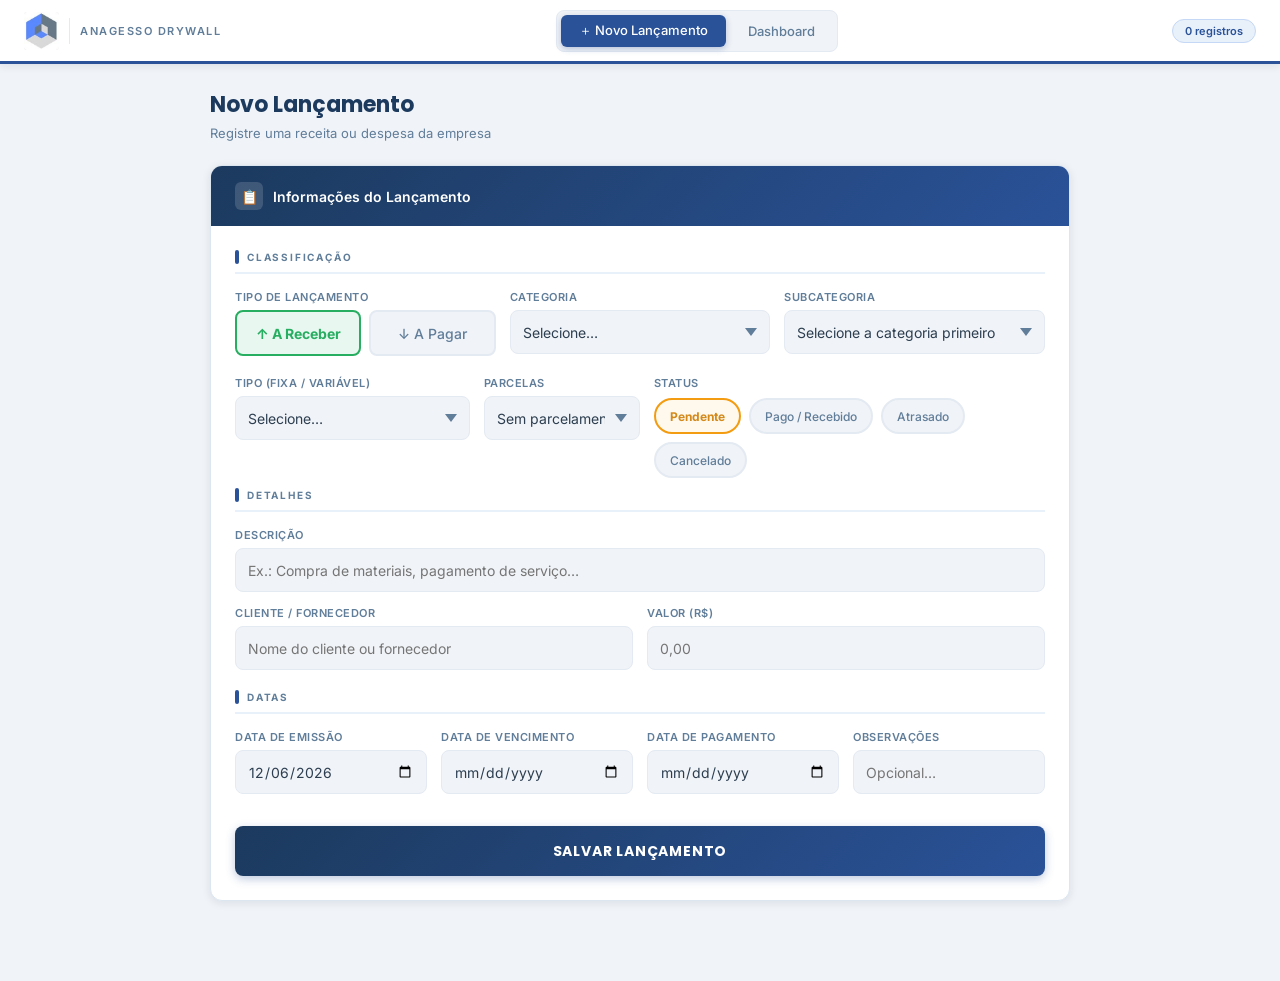
==== financeiro.html @ 9de233f9 "Adiciona tela de login e módulo Financeiro - Login com usuário/senha (credenciais em config.js) prot" ====
<!DOCTYPE html>
<html lang="pt-BR">
<head>
<meta charset="UTF-8">
<meta name="viewport" content="width=device-width, initial-scale=1.0">
<title>ERP Financeiro — Anagesso Drywall</title>
<link href="https://fonts.googleapis.com/css2?family=Inter:wght@400;500;600;700&family=Poppins:wght@700;800&display=swap" rel="stylesheet">
<style>
:root {
  --bd:#1c3a5e;--bm:#2a5298;--bl:#4a7cbf;--bp:#e8f0fa;--bp2:#c5d8f5;
  --st:#607d99;--gd:#2c3e50;--gm:#5d6d7e;--gl:#bdc3c7;
  --gb:#f0f3f7;--gb2:#e4eaf2;--wh:#ffffff;
  --gr:#27ae60;--grl:#e8f8f0;--grb:#27ae60;
  --rd:#c0392b;--rdl:#fdf0ee;--rdb:#e74c3c;
  --yl:#d4891a;--yll:#fef9ec;--ylb:#f39c12;
  --r:8px;--rl:12px;
  --sh:0 2px 8px rgba(28,58,94,.10);--shm:0 4px 16px rgba(28,58,94,.16);
  --nh:64px;
}
*,*::before,*::after{box-sizing:border-box;margin:0;padding:0}
html{scroll-behavior:smooth}
body{font-family:'Inter',sans-serif;background:var(--gb);color:var(--gd);min-height:100vh}

/* HEADER */
header{position:fixed;top:0;left:0;right:0;height:var(--nh);background:var(--wh);border-bottom:3px solid var(--bm);display:flex;align-items:center;justify-content:space-between;padding:0 24px;z-index:500;box-shadow:var(--sh)}
.hlogo{display:flex;align-items:center;gap:10px}
.hlogo img{height:38px;width:auto;display:block}
.hdiv{width:1px;height:26px;background:var(--gb2)}
.hsubt{font-size:11px;font-weight:600;color:var(--st);letter-spacing:1.5px;text-transform:uppercase}
.nav-desktop{display:flex;gap:4px;background:var(--gb);padding:4px;border-radius:var(--r);border:1px solid var(--gb2)}
.nav-btn{padding:7px 18px;border-radius:6px;border:none;background:transparent;color:var(--st);font-family:'Inter',sans-serif;font-size:13px;font-weight:500;cursor:pointer;transition:all .2s;white-space:nowrap}
.nav-btn.ativo{background:var(--bm);color:var(--wh);box-shadow:0 2px 6px rgba(42,82,152,.3)}
.nav-btn:not(.ativo):hover{background:var(--bp);color:var(--bd)}
.nav-right{display:flex;align-items:center;gap:10px}
.rbadge{background:var(--bp);color:var(--bm);border:1px solid var(--bp2);padding:4px 12px;border-radius:20px;font-size:11px;font-weight:600}
.hamburger{display:none;background:none;border:none;cursor:pointer;padding:8px;color:var(--bd);align-items:center;justify-content:center;width:40px;height:40px}

/* MENU MOBILE */
.mobile-menu{display:none;position:fixed;top:var(--nh);left:0;right:0;background:var(--wh);border-bottom:3px solid var(--bm);padding:10px 16px 16px;z-index:490;box-shadow:var(--shm);flex-direction:column;gap:6px}
.mobile-menu.aberto{display:flex}
.mobile-menu .nav-btn{padding:14px 16px;text-align:left;font-size:15px;border-radius:var(--r);display:block;width:100%}
.menu-overlay{display:none;position:fixed;inset:0;background:rgba(0,0,0,.35);z-index:480}
.menu-overlay.aberto{display:block}

/* PÁGINAS */
.pagina{display:none;padding-top:calc(var(--nh) + 24px);min-height:100vh}
.pagina.ativa{display:block}

/* FORM */
.pg-form{max-width:900px;margin:0 auto;padding:0 20px 80px}
.pg-titulo{margin-bottom:24px}
.pg-titulo h1{font-family:'Poppins',sans-serif;font-size:22px;font-weight:700;color:var(--bd);margin-bottom:4px}
.pg-titulo p{font-size:13px;color:var(--st)}
.card{background:var(--wh);border-radius:var(--rl);box-shadow:var(--sh);border:1px solid #dce6f0;overflow:hidden}
.card-topo{background:linear-gradient(135deg,var(--bd),var(--bm));padding:16px 24px;display:flex;align-items:center;gap:10px}
.card-topo h2{font-size:14px;font-weight:600;color:var(--wh)}
.card-ico{width:28px;height:28px;background:rgba(255,255,255,.15);border-radius:6px;display:flex;align-items:center;justify-content:center;font-size:14px}
.card-corpo{padding:24px}
.secao{font-size:10px;font-weight:700;letter-spacing:1.8px;text-transform:uppercase;color:var(--st);margin-bottom:16px;padding-bottom:8px;border-bottom:2px solid var(--bp);display:flex;align-items:center;gap:8px}
.secao::before{content:'';width:4px;height:14px;background:var(--bm);border-radius:2px;flex-shrink:0}
.grade{display:grid;gap:14px;margin-bottom:24px}
.g3{grid-template-columns:repeat(3,1fr)}
.g2{grid-template-columns:repeat(2,1fr)}
.g4{grid-template-columns:repeat(4,1fr)}
.g15{grid-template-columns:1.5fr 1fr 2.5fr}
.c2{grid-column:span 2}.c3{grid-column:span 3}
.campo{display:flex;flex-direction:column;gap:6px}
.campo label{font-size:11px;font-weight:600;color:var(--st);letter-spacing:.5px;text-transform:uppercase}
input,select,textarea{background:var(--gb);border:1.5px solid var(--gb2);border-radius:var(--r);color:var(--gd);font-family:'Inter',sans-serif;font-size:14px;padding:10px 12px;outline:none;transition:border-color .18s,box-shadow .18s;width:100%;-webkit-appearance:none;appearance:none;min-height:44px}
input:focus,select:focus,textarea:focus{border-color:var(--bm);background:var(--wh);box-shadow:0 0 0 3px rgba(42,82,152,.12)}
select{background-image:url("data:image/svg+xml,%3Csvg xmlns='http://www.w3.org/2000/svg' width='12' height='8'%3E%3Cpath d='M0 0l6 8 6-8z' fill='%23607d99'/%3E%3C/svg%3E");background-repeat:no-repeat;background-position:right 12px center;padding-right:34px;cursor:pointer}
textarea{resize:vertical;min-height:72px}

/* TIPO TOGGLE */
.tipo-tog{display:grid;grid-template-columns:1fr 1fr;gap:8px}
.tipo-btn{padding:12px 8px;border-radius:var(--r);border:2px solid var(--gb2);background:var(--gb);color:var(--st);font-family:'Inter',sans-serif;font-size:14px;font-weight:500;cursor:pointer;transition:all .2s;text-align:center;display:flex;align-items:center;justify-content:center;gap:6px;min-height:46px;-webkit-appearance:none}
.tipo-btn:hover{background:var(--bp);border-color:var(--bl)}
.tipo-btn.receber.ativo{background:var(--grl);border-color:var(--grb);color:var(--gr);font-weight:700}
.tipo-btn.pagar.ativo{background:var(--rdl);border-color:var(--rdb);color:var(--rd);font-weight:700}

/* PILLS */
.pills{display:flex;gap:8px;flex-wrap:wrap;padding:2px 0}
.pill{padding:8px 14px;border-radius:20px;border:2px solid var(--gb2);background:var(--gb);color:var(--st);font-family:'Inter',sans-serif;font-size:12px;font-weight:500;cursor:pointer;transition:all .18s;min-height:36px;display:flex;align-items:center;-webkit-appearance:none}
.pill:hover{border-color:var(--bl);background:var(--bp)}
.pill.ativo[data-v="pendente"]{background:var(--yll);border-color:var(--ylb);color:var(--yl);font-weight:700}
.pill.ativo[data-v="pago"]{background:var(--grl);border-color:var(--grb);color:var(--gr);font-weight:700}
.pill.ativo[data-v="atrasado"]{background:var(--rdl);border-color:var(--rdb);color:var(--rd);font-weight:700}
.pill.ativo[data-v="cancelado"]{background:var(--gb2);border-color:var(--gl);color:var(--gm);font-weight:700}

.parc-info{font-size:12px;color:var(--bm);padding:8px 12px;background:var(--bp);border-radius:var(--r);border-left:3px solid var(--bm);display:none;margin-bottom:8px}
.btn-salvar{width:100%;padding:14px;background:linear-gradient(135deg,var(--bd),var(--bm));color:var(--wh);border:none;border-radius:var(--r);font-family:'Poppins',sans-serif;font-size:14px;font-weight:700;letter-spacing:.8px;text-transform:uppercase;cursor:pointer;transition:all .2s;margin-top:8px;box-shadow:0 3px 10px rgba(42,82,152,.3);min-height:50px}
.btn-salvar:hover{box-shadow:0 5px 16px rgba(42,82,152,.45);transform:translateY(-1px)}
.btn-salvar:active{transform:translateY(0)}

/* DASHBOARD */
.pg-dash{padding:0 20px 100px;max-width:1400px;margin:0 auto}
.pg-dash .pg-titulo{padding-top:calc(var(--nh) + 24px);margin-bottom:20px}
.alertas{margin-bottom:20px;display:flex;flex-direction:column;gap:8px}
.alerta{display:flex;align-items:center;gap:12px;padding:12px 16px;border-radius:var(--r);border-left:4px solid;font-size:13px;font-weight:500;box-shadow:var(--sh)}
.alerta.perigo{border-color:var(--rdb);color:var(--rd);background:var(--rdl)}
.alerta.aviso{border-color:var(--ylb);color:var(--yl);background:var(--yll)}
.alerta.info{border-color:var(--bl);color:var(--bm);background:var(--bp)}
.alerta.ok{border-color:var(--grb);color:var(--gr);background:var(--grl)}
.alerta-ico{font-size:18px;flex-shrink:0}
.alerta-txt{flex:1;line-height:1.4}
.alerta-val{font-weight:700;font-size:14px;white-space:nowrap;margin-left:auto}
.filtros-card{background:var(--wh);border-radius:var(--rl);box-shadow:var(--sh);border:1px solid #dce6f0;padding:16px 20px;margin-bottom:20px}
.filtros-tit{font-size:10px;font-weight:700;letter-spacing:1.5px;text-transform:uppercase;color:var(--st);margin-bottom:12px}
.filtros-linha{display:flex;gap:10px;flex-wrap:wrap;align-items:flex-end}
.filtro-g{display:flex;flex-direction:column;gap:4px}
.filtro-lbl{font-size:10px;font-weight:600;color:var(--st);letter-spacing:.5px;text-transform:uppercase}
.filtro-sel{background:var(--gb);border:1.5px solid var(--gb2);border-radius:var(--r);color:var(--gd);font-family:'Inter',sans-serif;font-size:12px;padding:7px 28px 7px 10px;outline:none;cursor:pointer;min-width:130px;height:38px;background-image:url("data:image/svg+xml,%3Csvg xmlns='http://www.w3.org/2000/svg' width='10' height='6'%3E%3Cpath d='M0 0l5 6 5-6z' fill='%23607d99'/%3E%3C/svg%3E");background-repeat:no-repeat;background-position:right 10px center;-webkit-appearance:none;appearance:none}
.filtro-sel:focus{border-color:var(--bm)}
.btn-limpar{padding:7px 14px;background:var(--rdl);border:1.5px solid var(--rdb);border-radius:var(--r);color:var(--rd);font-family:'Inter',sans-serif;font-size:12px;font-weight:600;cursor:pointer;height:38px;transition:all .18s}
.btn-limpar:hover{background:var(--rdb);color:var(--wh)}
.btn-novo{margin-left:auto;padding:7px 18px;background:var(--bm);border:none;border-radius:var(--r);color:var(--wh);font-family:'Inter',sans-serif;font-size:12px;font-weight:700;cursor:pointer;height:38px;box-shadow:0 2px 8px rgba(42,82,152,.25);transition:background .18s}
.btn-novo:hover{background:var(--bd)}
.metricas{display:grid;grid-template-columns:repeat(4,1fr);gap:14px;margin-bottom:20px}
.metrica{background:var(--wh);border-radius:var(--rl);box-shadow:var(--sh);border:1px solid #dce6f0;padding:18px 20px;position:relative;overflow:hidden}
.metrica::before{content:'';position:absolute;top:0;left:0;right:0;height:4px}
.metrica.cgr::before{background:var(--gr)}.metrica.crd::before{background:var(--rdb)}.metrica.cyl::before{background:var(--ylb)}.metrica.cbl::before{background:var(--bm)}
.met-ico{width:38px;height:38px;border-radius:10px;display:flex;align-items:center;justify-content:center;font-size:17px;margin-bottom:10px}
.met-ico.cgr{background:var(--grl)}.met-ico.crd{background:var(--rdl)}.met-ico.cyl{background:var(--yll)}.met-ico.cbl{background:var(--bp)}
.met-lbl{font-size:10px;font-weight:600;color:var(--st);text-transform:uppercase;letter-spacing:.8px;margin-bottom:4px}
.met-val{font-family:'Poppins',sans-serif;font-size:20px;font-weight:700;letter-spacing:-.5px;margin-bottom:3px}
.met-val.cgr{color:var(--gr)}.met-val.crd{color:var(--rd)}.met-val.cyl{color:var(--yl)}.met-val.cbl{color:var(--bm)}
.met-sub{font-size:11px;color:var(--gl)}
.graficos{display:grid;grid-template-columns:1fr 1fr 1fr;gap:14px;margin-bottom:20px}
.grafico-card{background:var(--wh);border-radius:var(--rl);box-shadow:var(--sh);border:1px solid #dce6f0;padding:20px}
.grafico-tit{font-size:11px;font-weight:700;text-transform:uppercase;letter-spacing:1px;color:var(--bd);margin-bottom:14px;padding-bottom:10px;border-bottom:2px solid var(--bp)}
.donut-wrap{display:flex;flex-direction:column;align-items:center;gap:14px}
.donut-svg{width:130px;height:130px}
.donut-leg{width:100%}
.d-item{display:flex;align-items:center;justify-content:space-between;padding:5px 0;border-bottom:1px solid var(--gb2);font-size:11.5px}
.d-item:last-child{border-bottom:none}
.d-dot{width:8px;height:8px;border-radius:2px;flex-shrink:0}
.d-lbl{color:var(--st);flex:1;margin-left:8px;white-space:nowrap;overflow:hidden;text-overflow:ellipsis}
.d-pct{font-weight:700;color:var(--gd)}
.barras{display:flex;flex-direction:column;gap:11px}
.barra-row{display:flex;align-items:center;gap:10px}
.barra-lbl{font-size:11px;color:var(--st);width:95px;flex-shrink:0;overflow:hidden;text-overflow:ellipsis;white-space:nowrap}
.barra-trilho{flex:1;height:7px;background:var(--gb2);border-radius:4px;overflow:hidden}
.barra-fill{height:100%;border-radius:4px;transition:width .6s ease}
.barra-val{font-size:11px;color:var(--gd);font-weight:600;width:70px;text-align:right;flex-shrink:0}
.status-lista{display:flex;flex-direction:column;gap:10px}
.status-item{display:flex;align-items:center;justify-content:space-between;padding:10px 14px;border-radius:var(--r);border:1.5px solid var(--gb2);background:var(--gb)}
.s-esq{display:flex;align-items:center;gap:8px}
.s-dot{width:8px;height:8px;border-radius:50%}
.s-nome{font-size:12px;font-weight:500;color:var(--gd)}
.s-dir{text-align:right}
.s-cnt{font-family:'Poppins',sans-serif;font-size:20px;font-weight:700;line-height:1}
.s-val{font-size:10px;color:var(--st)}
.tabela-card{background:var(--wh);border-radius:var(--rl);box-shadow:var(--sh);border:1px solid #dce6f0;overflow:hidden}
.tabela-topo{padding:14px 20px;display:flex;align-items:center;justify-content:space-between;border-bottom:1px solid var(--gb2);flex-wrap:wrap;gap:8px}
.tabela-titulo{font-size:13px;font-weight:700;color:var(--bd)}
.tabela-contagem{background:var(--bp);color:var(--bm);border:1px solid var(--bp2);padding:3px 10px;border-radius:20px;font-size:11px;font-weight:600}
.tabela-scroll{overflow-x:auto;-webkit-overflow-scrolling:touch}
table{width:100%;border-collapse:collapse;min-width:700px}
thead th{padding:10px 12px;text-align:left;font-size:10px;letter-spacing:1.2px;text-transform:uppercase;color:var(--st);background:var(--gb);border-bottom:1px solid var(--gb2);white-space:nowrap}
tbody tr{border-bottom:1px solid var(--gb2);transition:background .12s}
tbody tr:last-child{border-bottom:none}
tbody tr:hover{background:var(--bp)}
td{padding:10px 12px;font-size:12px;color:var(--st);white-space:nowrap}
.td-desc{max-width:140px;overflow:hidden;text-overflow:ellipsis;color:var(--gd);font-weight:500}
.td-gr{color:var(--gr);font-weight:600}.td-rd{color:var(--rd);font-weight:600}
.badge{display:inline-flex;align-items:center;padding:3px 9px;border-radius:20px;font-size:10.5px;font-weight:600;border:1.5px solid;white-space:nowrap}
.b-receber{background:var(--grl);border-color:var(--grb);color:var(--gr)}
.b-pagar{background:var(--rdl);border-color:var(--rdb);color:var(--rd)}
.b-pendente{background:var(--yll);border-color:var(--ylb);color:var(--yl)}
.b-pago{background:var(--grl);border-color:var(--grb);color:var(--gr)}
.b-atrasado{background:var(--rdl);border-color:var(--rdb);color:var(--rd)}
.b-cancelado{background:var(--gb2);border-color:var(--gl);color:var(--gm)}
.b-fixa{background:var(--bp);border-color:var(--bp2);color:var(--bm)}
.b-variavel{background:#f3eeff;border-color:#c4a8f0;color:#7b3fe4}
.st-sel{border:1.5px solid;border-radius:20px;font-family:'Inter',sans-serif;font-size:10.5px;font-weight:600;padding:3px 24px 3px 9px;cursor:pointer;outline:none;background-image:url("data:image/svg+xml,%3Csvg xmlns='http://www.w3.org/2000/svg' width='8' height='5'%3E%3Cpath d='M0 0l4 5 4-5z' fill='%23607d99'/%3E%3C/svg%3E");background-repeat:no-repeat;background-position:right 6px center;-webkit-appearance:none;appearance:none}
.st-sel.s-pendente{background-color:var(--yll);border-color:var(--ylb);color:var(--yl)}
.st-sel.s-pago{background-color:var(--grl);border-color:var(--grb);color:var(--gr)}
.st-sel.s-atrasado{background-color:var(--rdl);border-color:var(--rdb);color:var(--rd)}
.st-sel.s-cancelado{background-color:var(--gb2);border-color:var(--gl);color:var(--gm)}
.btn-del{background:none;border:1.5px solid var(--gb2);color:var(--st);padding:4px 10px;border-radius:6px;font-size:11px;cursor:pointer;transition:all .18s;font-family:'Inter',sans-serif}
.btn-del:hover{border-color:var(--rdb);color:var(--rd);background:var(--rdl)}
.vazio{padding:50px 20px;text-align:center}
.vazio-ico{font-size:38px;margin-bottom:10px;opacity:.4}
.vazio-txt{font-size:14px;font-weight:600;color:var(--gm);margin-bottom:4px}
.vazio-sub{font-size:12px;color:var(--gl)}
.toast{position:fixed;bottom:24px;right:20px;background:var(--wh);border:1.5px solid var(--grb);color:var(--gd);padding:12px 18px;border-radius:var(--r);font-size:13px;font-weight:500;z-index:9999;transform:translateY(80px);opacity:0;transition:all .3s cubic-bezier(.34,1.56,.64,1);box-shadow:var(--shm);max-width:320px}
.toast.show{transform:translateY(0);opacity:1}
.toast.erro{border-color:var(--rdb)}

/* NAV MOBILE INFERIOR */
.nav-mobile{display:none;position:fixed;bottom:0;left:0;right:0;height:60px;background:var(--wh);border-top:2px solid var(--bm);z-index:500;box-shadow:0 -2px 12px rgba(28,58,94,.12)}
.nav-mobile-btn{flex:1;display:flex;flex-direction:column;align-items:center;justify-content:center;gap:3px;border:none;background:transparent;font-family:'Inter',sans-serif;font-size:11px;font-weight:500;color:var(--st);cursor:pointer;transition:color .15s;padding:6px 0}
.nav-mobile-btn .icone{font-size:20px;line-height:1}
.nav-mobile-btn.ativo{color:var(--bm);font-weight:700}

/* RESPONSIVO */
@media(max-width:1100px){
  .graficos{grid-template-columns:1fr 1fr}
  .graficos .grafico-card:last-child{grid-column:span 2}
  .metricas{grid-template-columns:repeat(2,1fr)}
}
@media(max-width:768px){
  :root{--nh:56px}
  header{padding:0 14px}
  .hsubt,.hdiv{display:none}
  .hlogo img{height:32px}
  .nav-desktop{display:none}
  .hamburger{display:flex}
  .rbadge{display:none}
  .nav-mobile{display:flex}
  .pagina{padding-top:calc(var(--nh) + 14px)}
  .pg-form{padding:0 12px 80px}
  .pg-dash{padding:0 12px 80px}
  .pg-dash .pg-titulo{padding-top:14px}
  .card-corpo{padding:16px}
  .card-topo{padding:14px 16px}
  .grade.g3{grid-template-columns:1fr 1fr}
  .grade.g4{grid-template-columns:1fr 1fr}
  .grade.g15{grid-template-columns:1fr 1fr}
  .grade.g2{grid-template-columns:1fr}
  .c2,.c3{grid-column:span 1}
  .metricas{grid-template-columns:repeat(2,1fr);gap:10px}
  .graficos{grid-template-columns:1fr}
  .graficos .grafico-card:last-child{grid-column:span 1}
  .filtros-linha{flex-direction:column}
  .filtro-sel,.filtro-g{width:100%;min-width:0}
  .btn-limpar,.btn-novo{width:100%;margin-left:0;text-align:center}
  .metrica{padding:14px}
  .met-val{font-size:17px}
  .toast{bottom:70px;right:12px;left:12px;max-width:none}
}
@media(max-width:480px){
  .grade.g3{grid-template-columns:1fr}
  .grade.g4{grid-template-columns:1fr 1fr}
  .grade.g15{grid-template-columns:1fr}
  .metricas{grid-template-columns:1fr 1fr}
  .pill{font-size:11.5px;padding:7px 11px}
}
</style>
</head>
<body>

<header>
  <div class="hlogo">
    <img src="[data-uri]" alt="Anagesso Drywall">
    <div class="hdiv"></div>
    <span class="hsubt">Anagesso Drywall</span>
  </div>
  <div class="nav-desktop">
    <button class="nav-btn ativo" id="nb-form" onclick="irPara('form')">＋ Novo Lançamento</button>
    <button class="nav-btn"       id="nb-dash" onclick="irPara('dash')">Dashboard</button>
  </div>
  <div class="nav-right">
    <span class="rbadge" id="totalCount">0 registros</span>
    <button class="hamburger" id="btnMenu" onclick="toggleMenu()" aria-label="Menu">
      <svg width="24" height="24" viewBox="0 0 24 24" fill="none" stroke="currentColor" stroke-width="2.5" stroke-linecap="round">
        <line x1="3" y1="6"  x2="21" y2="6"/>
        <line x1="3" y1="12" x2="21" y2="12"/>
        <line x1="3" y1="18" x2="21" y2="18"/>
      </svg>
    </button>
  </div>
</header>

<div class="menu-overlay" id="menuOverlay" onclick="fecharMenu()"></div>
<div class="mobile-menu" id="mobileMenu">
  <button class="nav-btn ativo" id="mm-form" onclick="irPara('form')">📋 Novo Lançamento</button>
  <button class="nav-btn"       id="mm-dash" onclick="irPara('dash')">Dashboard</button>
</div>

<!-- FORMULÁRIO -->
<div id="pagina-form" class="pagina ativa">
  <div class="pg-form">
    <div class="pg-titulo">
      <h1>Novo Lançamento</h1>
      <p>Registre uma receita ou despesa da empresa</p>
    </div>
    <div class="card">
      <div class="card-topo"><div class="card-ico">📋</div><h2>Informações do Lançamento</h2></div>
      <div class="card-corpo">

        <div class="secao">Classificação</div>
        <div class="grade g3" style="margin-bottom:20px">
          <div class="campo">
            <label>Tipo de lançamento</label>
            <div class="tipo-tog">
              <button type="button" class="tipo-btn receber ativo" id="btn-rec" onclick="setTipo('receber')">↑ A Receber</button>
              <button type="button" class="tipo-btn pagar"          id="btn-pag" onclick="setTipo('pagar')">↓ A Pagar</button>
            </div>
            <input type="hidden" id="f-tipo" value="receber">
          </div>
          <div class="campo">
            <label>Categoria</label>
            <select id="f-cat" onchange="atualizarSub()">
              <option value="">Selecione…</option>
              <option value="receita">Receita</option>
              <option value="despesa">Despesa</option>
            </select>
          </div>
          <div class="campo">
            <label>Subcategoria</label>
            <select id="f-sub"><option value="">Selecione a categoria primeiro</option></select>
          </div>
        </div>

        <div class="grade g15" style="margin-bottom:8px">
          <div class="campo">
            <label>Tipo (Fixa / Variável)</label>
            <select id="f-tipod">
              <option value="">Selecione…</option>
              <option value="fixa">Fixa</option>
              <option value="variavel">Variável</option>
            </select>
          </div>
          <div class="campo">
            <label>Parcelas</label>
            <select id="f-parc" onchange="previewParc()"></select>
          </div>
          <div class="campo">
            <label>Status</label>
            <div class="pills">
              <button type="button" class="pill ativo" data-v="pendente"  onclick="setStatus(this)">Pendente</button>
              <button type="button" class="pill"       data-v="pago"      onclick="setStatus(this)">Pago / Recebido</button>
              <button type="button" class="pill"       data-v="atrasado"  onclick="setStatus(this)">Atrasado</button>
              <button type="button" class="pill"       data-v="cancelado" onclick="setStatus(this)">Cancelado</button>
            </div>
            <input type="hidden" id="f-status" value="pendente">
          </div>
        </div>
        <div id="parc-preview" class="parc-info" style="margin-bottom:24px"></div>

        <div class="secao">Detalhes</div>
        <div class="grade g2" style="margin-bottom:20px">
          <div class="campo c2">
            <label>Descrição</label>
            <input type="text" id="f-desc" placeholder="Ex.: Compra de materiais, pagamento de serviço…">
          </div>
          <div class="campo">
            <label>Cliente / Fornecedor</label>
            <input type="text" id="f-parc-nome" placeholder="Nome do cliente ou fornecedor">
          </div>
          <div class="campo">
            <label>Valor (R$)</label>
            <input type="number" id="f-valor" placeholder="0,00" step="0.01" min="0" oninput="previewParc()">
          </div>
        </div>

        <div class="secao">Datas</div>
        <div class="grade g4" style="margin-bottom:24px">
          <div class="campo">
            <label>Data de Emissão</label>
            <input type="date" id="f-emissao">
          </div>
          <div class="campo">
            <label>Data de Vencimento</label>
            <input type="date" id="f-venc" oninput="previewParc()">
          </div>
          <div class="campo">
            <label>Data de Pagamento</label>
            <input type="date" id="f-pag">
          </div>
          <div class="campo">
            <label>Observações</label>
            <input type="text" id="f-obs" placeholder="Opcional…">
          </div>
        </div>

        <button type="button" class="btn-salvar" onclick="salvar()">SALVAR LANÇAMENTO</button>
      </div>
    </div>
  </div>
</div>

<!-- DASHBOARD -->
<div id="pagina-dash" class="pagina">
  <div class="pg-dash">
    <div class="pg-titulo">
      <h1>Dashboard Financeiro</h1>
      <p>Visão gerencial de todas as movimentações</p>
    </div>
    <div class="alertas" id="alertas"></div>
    <div class="filtros-card">
      <div class="filtros-tit">🔍 Filtros</div>
      <div class="filtros-linha">
        <div class="filtro-g"><span class="filtro-lbl">Tipo</span>
          <select class="filtro-sel" id="fil-tipo" onchange="renderTabela()">
            <option value="">Todos</option><option value="receber">A Receber</option><option value="pagar">A Pagar</option>
          </select></div>
        <div class="filtro-g"><span class="filtro-lbl">Categoria</span>
          <select class="filtro-sel" id="fil-cat" onchange="renderTabela()">
            <option value="">Todas</option><option value="receita">Receita</option><option value="despesa">Despesa</option>
          </select></div>
        <div class="filtro-g"><span class="filtro-lbl">Status</span>
          <select class="filtro-sel" id="fil-status" onchange="renderTabela()">
            <option value="">Todos</option><option value="pendente">Pendente</option><option value="pago">Pago/Recebido</option><option value="atrasado">Atrasado</option><option value="cancelado">Cancelado</option>
          </select></div>
        <div class="filtro-g"><span class="filtro-lbl">Período</span>
          <select class="filtro-sel" id="fil-per" onchange="renderTabela()">
            <option value="">Todos</option><option value="7">Próx. 7 dias</option><option value="30">Próx. 30 dias</option><option value="mes">Mês atual</option><option value="vencido">Vencidos</option>
          </select></div>
        <button class="btn-limpar" onclick="limparFiltros()">✕ Limpar</button>
        <button class="btn-novo"   onclick="irPara('form')">＋ Novo</button>
      </div>
    </div>
    <div class="metricas">
      <div class="metrica cgr"><div class="met-ico cgr">💰</div><div class="met-lbl">Total a Receber</div><div class="met-val cgr" id="m-rec">R$ 0,00</div><div class="met-sub" id="m-rec-ct">0 lançamentos</div></div>
      <div class="metrica crd"><div class="met-ico crd">💸</div><div class="met-lbl">Total a Pagar</div><div class="met-val crd" id="m-pag">R$ 0,00</div><div class="met-sub" id="m-pag-ct">0 lançamentos</div></div>
      <div class="metrica cyl"><div class="met-ico cyl">⏳</div><div class="met-lbl">Em Aberto / Pendente</div><div class="met-val cyl" id="m-pend">R$ 0,00</div><div class="met-sub" id="m-pend-ct">0 em aberto</div></div>
      <div class="metrica cbl"><div class="met-ico cbl">📈</div><div class="met-lbl">Saldo Líquido</div><div class="met-val cbl" id="m-saldo">R$ 0,00</div><div class="met-sub" id="m-saldo-sub">Receber − Pagar</div></div>
    </div>
    <div class="graficos">
      <div class="grafico-card"><div class="grafico-tit">Despesas por Subcategoria</div>
        <div class="donut-wrap">
          <svg class="donut-svg" viewBox="0 0 100 100" id="donut-svg"><circle cx="50" cy="50" r="38" fill="none" stroke="#e4eaf2" stroke-width="14"/><text x="50" y="54" text-anchor="middle" font-size="7.5" fill="#bdc3c7" font-family="Inter">sem dados</text></svg>
          <div class="donut-leg" id="donut-leg"></div>
        </div></div>
      <div class="grafico-card"><div class="grafico-tit">Ranking de Despesas</div><div class="barras" id="barras-desp"><div style="color:var(--gl);font-size:12px;padding:20px 0;text-align:center">Nenhuma despesa</div></div></div>
      <div class="grafico-card"><div class="grafico-tit">Por Status</div><div class="status-lista" id="status-lista"></div></div>
    </div>
    <div class="tabela-card">
      <div class="tabela-topo"><span class="tabela-titulo">Lançamentos</span><span class="tabela-contagem" id="tab-cnt">0 registros</span></div>
      <div class="tabela-scroll"><div id="tab-wrap"></div></div>
    </div>
  </div>
</div>

<!-- NAV MOBILE INFERIOR -->
<nav class="nav-mobile">
  <button class="nav-mobile-btn ativo" id="nmb-form" onclick="irPara('form')"><span class="icone">📋</span><span>Lançamento</span></button>
  <button class="nav-mobile-btn"       id="nmb-dash" onclick="irPara('dash')"><span class="icone">📊</span><span>Dashboard</span></button>
</nav>

<div class="toast" id="toast"></div>

<script>
const KEY='anagesso_erp_v3';
function carregar(){try{return JSON.parse(localStorage.getItem(KEY))||[];}catch{return [];}}
function salvarDados(d){localStorage.setItem(KEY,JSON.stringify(d));atualizarContador();}
function atualizarContador(){const n=carregar().length;document.getElementById('totalCount').textContent=n+' registro'+(n!==1?'s':'');}

function irPara(p){
  document.querySelectorAll('.pagina').forEach(x=>x.classList.remove('ativa'));
  document.getElementById('pagina-'+p).classList.add('ativa');
  ['nb-form','nb-dash','mm-form','mm-dash','nmb-form','nmb-dash'].forEach(id=>{
    const el=document.getElementById(id);
    if(el) el.classList.toggle('ativo',(id.endsWith('form')&&p==='form')||(id.endsWith('dash')&&p==='dash'));
  });
  if(p==='dash'){autoStatus();renderDash();}
  fecharMenu();
  window.scrollTo(0,0);
}
function toggleMenu(){
  const m=document.getElementById('mobileMenu'),o=document.getElementById('menuOverlay');
  if(m.classList.contains('aberto')){fecharMenu();}else{m.classList.add('aberto');o.classList.add('aberto');}
}
function fecharMenu(){
  document.getElementById('mobileMenu').classList.remove('aberto');
  document.getElementById('menuOverlay').classList.remove('aberto');
}

const SUBS={
  receita:['Venda de Produto','Serviços Prestados'],
  despesa:['Boletos de fornecedor','Aluguel','Água','Energia','Internet','Cheque','Cartão','Financiamento','Combustível','Mão de Obra','Impostos','Outros']
};
function atualizarSub(){
  const cat=document.getElementById('f-cat').value,sel=document.getElementById('f-sub');
  sel.innerHTML='';
  if(!cat){sel.innerHTML='<option value="">Selecione a categoria primeiro</option>';return;}
  sel.innerHTML='<option value="">Selecione…</option>';
  SUBS[cat].forEach(s=>{const o=document.createElement('option');o.value=s;o.textContent=s;sel.appendChild(o);});
}

(function(){
  const sel=document.getElementById('f-parc');
  sel.innerHTML='<option value="1">Sem parcelamento (1×)</option>';
  for(let i=2;i<=72;i++){const o=document.createElement('option');o.value=i;o.textContent=i+'×';sel.appendChild(o);}
})();

function addMeses(ds,m){const d=new Date(ds+'T00:00:00'),dia=d.getDate();d.setMonth(d.getMonth()+m);if(d.getDate()!==dia)d.setDate(0);return d.toISOString().split('T')[0];}

function previewParc(){
  const n=parseInt(document.getElementById('f-parc').value)||1;
  const v=parseFloat(document.getElementById('f-valor').value)||0;
  const vc=document.getElementById('f-venc').value;
  const el=document.getElementById('parc-preview');
  if(n<=1){el.style.display='none';return;}
  let t=`📦 Serão criados <strong>${n} lançamentos</strong>`;
  if(v>0)t+=` de <strong>${fmtR(v)}</strong> cada — total: <strong>${fmtR(v*n)}</strong>`;
  if(vc)t+=` — de <strong>${fmtD(vc)}</strong> a <strong>${fmtD(addMeses(vc,n-1))}</strong>`;
  el.innerHTML=t+'.';el.style.display='block';
}

function setTipo(t){
  document.getElementById('f-tipo').value=t;
  document.getElementById('btn-rec').classList.toggle('ativo',t==='receber');
  document.getElementById('btn-pag').classList.toggle('ativo',t==='pagar');
  document.getElementById('f-cat').value=t==='receber'?'receita':'despesa';
  atualizarSub();
}
function setStatus(btn){
  document.querySelectorAll('.pill').forEach(p=>p.classList.remove('ativo'));
  btn.classList.add('ativo');
  document.getElementById('f-status').value=btn.dataset.v;
}

function salvar(){
  const tipo    =document.getElementById('f-tipo').value;
  const cat     =document.getElementById('f-cat').value;
  const sub     =document.getElementById('f-sub').value;
  const tipod   =document.getElementById('f-tipod').value;
  const parcN   =parseInt(document.getElementById('f-parc').value)||1;
  const desc    =document.getElementById('f-desc').value.trim();
  const parceiro=document.getElementById('f-parc-nome').value.trim();
  const valor   =parseFloat(document.getElementById('f-valor').value);
  const emissao =document.getElementById('f-emissao').value;
  const venc    =document.getElementById('f-venc').value;
  const pag     =document.getElementById('f-pag').value;
  const obs     =document.getElementById('f-obs').value.trim();
  const status  =document.getElementById('f-status').value;

  if(!cat)             return toast('⚠️ Selecione a categoria.',true);
  if(!sub)             return toast('⚠️ Selecione a subcategoria.',true);
  if(!desc)            return toast('⚠️ Informe a descrição.',true);
  if(!valor||valor<=0) return toast('⚠️ Informe um valor válido.',true);
  if(!emissao)         return toast('⚠️ Informe a data de emissão.',true);

  const dados=carregar();
  for(let i=0;i<parcN;i++){
    dados.unshift({id:Date.now()+i,tipo,cat,sub,tipod,desc,parceiro,valor,status,obs,emissao,pag,
      venc:venc?addMeses(venc,i):'',parcela:parcN>1?`${i+1}/${parcN}`:''});
  }
  salvarDados(dados);
  toast('✅ '+(parcN>1?parcN+' lançamentos salvos!':'Lançamento salvo com sucesso!'));
  resetForm();
}

function resetForm(){
  ['f-desc','f-parc-nome','f-valor','f-emissao','f-venc','f-pag','f-obs'].forEach(id=>document.getElementById(id).value='');
  document.getElementById('f-tipod').value='';
  document.getElementById('f-parc').value='1';
  document.getElementById('parc-preview').style.display='none';
  setTipo('receber');
  document.querySelectorAll('.pill').forEach(p=>p.classList.remove('ativo'));
  const pp=document.querySelector('.pill[data-v="pendente"]');
  if(pp)pp.classList.add('ativo');
  document.getElementById('f-status').value='pendente';
  document.getElementById('f-emissao').value=hoje();
}

function autoStatus(){
  const dados=carregar();const now=new Date();now.setHours(0,0,0,0);let ch=false;
  dados.forEach(x=>{
    if(!x.venc||['pago','cancelado'].includes(x.status))return;
    const dv=new Date(x.venc+'T00:00:00');
    if(dv<now&&x.status!=='atrasado'){x.status='atrasado';ch=true;}
    else if(dv>=now&&x.status==='atrasado'){x.status='pendente';ch=true;}
  });
  if(ch)salvarDados(dados);
}

function hoje(){return new Date().toISOString().split('T')[0];}
function fmtR(v){return 'R$ '+(v||0).toLocaleString('pt-BR',{minimumFractionDigits:2,maximumFractionDigits:2});}
function fmtD(d){if(!d)return '—';const[y,m,dd]=d.split('-');return dd+'/'+m+'/'+y;}

let toastTimer;
function toast(msg,err=false){
  const el=document.getElementById('toast');
  el.textContent=msg;el.className='toast show'+(err?' erro':'');
  clearTimeout(toastTimer);toastTimer=setTimeout(()=>el.className='toast',3500);
}

function renderDash(){
  const dados=carregar();
  renderAlertas(dados);
  const rec=dados.filter(x=>x.tipo==='receber'),pag=dados.filter(x=>x.tipo==='pagar');
  const pend=dados.filter(x=>['pendente','atrasado'].includes(x.status));
  const totR=rec.reduce((a,x)=>a+(x.valor||0),0),totP=pag.reduce((a,x)=>a+(x.valor||0),0);
  const totPend=pend.reduce((a,x)=>a+(x.valor||0),0),saldo=totR-totP;
  document.getElementById('m-rec').textContent=fmtR(totR);
  document.getElementById('m-rec-ct').textContent=rec.length+' lançamento'+(rec.length!==1?'s':'');
  document.getElementById('m-pag').textContent=fmtR(totP);
  document.getElementById('m-pag-ct').textContent=pag.length+' lançamento'+(pag.length!==1?'s':'');
  document.getElementById('m-pend').textContent=fmtR(totPend);
  document.getElementById('m-pend-ct').textContent=pend.length+' em aberto';
  document.getElementById('m-saldo').textContent=fmtR(Math.abs(saldo));
  document.getElementById('m-saldo').style.color=saldo>=0?'var(--gr)':'var(--rd)';
  document.getElementById('m-saldo-sub').textContent=saldo>=0?'↑ Resultado positivo':'↓ Resultado negativo';
  renderDonut(dados);renderBarras(dados);renderStatusLista(dados);renderTabela();
}

const CORES=['#2a5298','#27ae60','#e74c3c','#d4891a','#7b3fe4','#16a085','#e67e22','#8e44ad','#2980b9'];

function renderDonut(dados){
  const svg=document.getElementById('donut-svg'),leg=document.getElementById('donut-leg');
  const g={};dados.filter(x=>x.cat==='despesa').forEach(x=>{if(x.sub)g[x.sub]=(g[x.sub]||0)+(x.valor||0);});
  const ent=Object.entries(g).sort((a,b)=>b[1]-a[1]),tot=ent.reduce((s,[,v])=>s+v,0);
  if(!ent.length){svg.innerHTML='<circle cx="50" cy="50" r="38" fill="none" stroke="#e4eaf2" stroke-width="14"/><text x="50" y="54" text-anchor="middle" font-size="7.5" fill="#bdc3c7" font-family="Inter">sem dados</text>';leg.innerHTML='';return;}
  const r=38,cx=50,cy=50;let start=-Math.PI/2,paths='<circle cx="50" cy="50" r="38" fill="none" stroke="#e4eaf2" stroke-width="14"/>';
  ent.forEach(([,val],i)=>{
    const frac=val/tot,ang=frac*2*Math.PI,end=start+ang;
    const x1=cx+r*Math.cos(start),y1=cy+r*Math.sin(start),x2=cx+r*Math.cos(end),y2=cy+r*Math.sin(end);
    const lg=ang>Math.PI?1:0,c=CORES[i%CORES.length];
    if(frac<1)paths+=`<path d="M ${cx} ${cy} L ${x1} ${y1} A ${r} ${r} 0 ${lg} 1 ${x2} ${y2} Z" fill="${c}" opacity=".88"/>`;
    else paths+=`<circle cx="${cx}" cy="${cy}" r="${r}" fill="${c}" opacity=".88"/>`;
    start=end;
  });
  paths+=`<circle cx="50" cy="50" r="26" fill="#fff"/><text x="50" y="47" text-anchor="middle" font-size="6" fill="#9aa0b0" font-family="Inter">TOTAL</text>`;
  const vs=tot>=1000?(tot/1000).toFixed(1)+'k':fmtR(tot).replace('R$ ','');
  paths+=`<text x="50" y="57" text-anchor="middle" font-size="8" fill="#1c3a5e" font-family="Poppins" font-weight="700">${vs}</text>`;
  svg.innerHTML=paths;
  leg.innerHTML=ent.slice(0,5).map(([lbl,val],i)=>`<div class="d-item"><div class="d-dot" style="background:${CORES[i%CORES.length]}"></div><span class="d-lbl">${lbl}</span><span class="d-pct">${Math.round(val/tot*100)}%</span></div>`).join('');
}

function renderBarras(dados){
  const el=document.getElementById('barras-desp');
  const g={};dados.filter(x=>x.cat==='despesa').forEach(x=>{if(x.sub)g[x.sub]=(g[x.sub]||0)+(x.valor||0);});
  const ent=Object.entries(g).sort((a,b)=>b[1]-a[1]).slice(0,6),max=ent[0]?.[1]||1;
  if(!ent.length){el.innerHTML='<div style="color:var(--gl);font-size:12px;padding:20px 0;text-align:center">Nenhuma despesa</div>';return;}
  el.innerHTML=ent.map(([lbl,val],i)=>`<div class="barra-row"><span class="barra-lbl">${lbl}</span><div class="barra-trilho"><div class="barra-fill" style="width:${(val/max*100).toFixed(1)}%;background:${CORES[i%CORES.length]}"></div></div><span class="barra-val">${fmtR(val)}</span></div>`).join('');
}

function renderStatusLista(dados){
  const el=document.getElementById('status-lista');
  const sts=[{k:'pendente',n:'Pendente',c:'var(--yl)'},{k:'pago',n:'Pago/Recebido',c:'var(--gr)'},{k:'atrasado',n:'Atrasado',c:'var(--rd)'},{k:'cancelado',n:'Cancelado',c:'var(--gl)'}];
  el.innerHTML=sts.map(s=>{const it=dados.filter(x=>x.status===s.k),tot=it.reduce((a,x)=>a+(x.valor||0),0);
    return`<div class="status-item"><div class="s-esq"><div class="s-dot" style="background:${s.c}"></div><span class="s-nome">${s.n}</span></div><div class="s-dir"><div class="s-cnt" style="color:${s.c}">${it.length}</div><div class="s-val">${fmtR(tot)}</div></div></div>`;}).join('');
}

function renderAlertas(dados){
  const el=document.getElementById('alertas');el.innerHTML='';
  const now=new Date();now.setHours(0,0,0,0);
  const d7=new Date(now);d7.setDate(d7.getDate()+7);
  const d30=new Date(now);d30.setDate(d30.getDate()+30);
  const venc=dados.filter(x=>x.venc&&!['pago','cancelado'].includes(x.status)&&new Date(x.venc+'T00:00:00')<now);
  const p7=dados.filter(x=>x.venc&&!['pago','cancelado'].includes(x.status)&&new Date(x.venc+'T00:00:00')>=now&&new Date(x.venc+'T00:00:00')<=d7);
  const p30=dados.filter(x=>x.venc&&!['pago','cancelado'].includes(x.status)&&new Date(x.venc+'T00:00:00')>d7&&new Date(x.venc+'T00:00:00')<=d30);
  const als=[];
  if(venc.length)als.push({cls:'perigo',ico:'🚨',txt:`<strong>${venc.length} lançamento${venc.length>1?'s':''} vencido${venc.length>1?'s':''}</strong> em atraso`,val:fmtR(venc.reduce((a,x)=>a+(x.valor||0),0))});
  if(p7.length)als.push({cls:'aviso',ico:'⚠️',txt:`<strong>${p7.length} lançamento${p7.length>1?'s':''}</strong> a vencer nos próximos 7 dias`,val:fmtR(p7.reduce((a,x)=>a+(x.valor||0),0))});
  if(p30.length)als.push({cls:'info',ico:'📅',txt:`<strong>${p30.length} lançamento${p30.length>1?'s':''}</strong> vence${p30.length>1?'m':''} em até 30 dias`,val:fmtR(p30.reduce((a,x)=>a+(x.valor||0),0))});
  if(!als.length&&dados.length>0)als.push({cls:'ok',ico:'✅',txt:'Tudo em dia! Nenhum vencimento pendente nos próximos 30 dias.',val:''});
  el.innerHTML=als.map(a=>`<div class="alerta ${a.cls}"><span class="alerta-ico">${a.ico}</span><span class="alerta-txt">${a.txt}</span>${a.val?`<span class="alerta-val">${a.val}</span>`:''}</div>`).join('');
}

function limparFiltros(){['fil-tipo','fil-cat','fil-status','fil-per'].forEach(id=>document.getElementById(id).value='');renderTabela();}

function renderTabela(){
  const fT=document.getElementById('fil-tipo')?.value||'';
  const fC=document.getElementById('fil-cat')?.value||'';
  const fS=document.getElementById('fil-status')?.value||'';
  const fP=document.getElementById('fil-per')?.value||'';
  const now=new Date();now.setHours(0,0,0,0);
  let dados=carregar();
  if(fT)dados=dados.filter(x=>x.tipo===fT);
  if(fC)dados=dados.filter(x=>x.cat===fC);
  if(fS)dados=dados.filter(x=>x.status===fS);
  if(fP)dados=dados.filter(x=>{
    if(!x.venc)return false;const d=new Date(x.venc+'T00:00:00');
    if(fP==='vencido')return d<now&&!['pago','cancelado'].includes(x.status);
    if(fP==='mes')return d.getMonth()===now.getMonth()&&d.getFullYear()===now.getFullYear();
    const dn=new Date(now);dn.setDate(dn.getDate()+parseInt(fP));return d>=now&&d<=dn;
  });
  document.getElementById('tab-cnt').textContent=dados.length+' registro'+(dados.length!==1?'s':'');
  const wrap=document.getElementById('tab-wrap');
  if(!dados.length){wrap.innerHTML='<div class="vazio"><div class="vazio-ico">📭</div><div class="vazio-txt">Nenhum lançamento encontrado</div><div class="vazio-sub">Ajuste os filtros ou adicione um novo lançamento</div></div>';return;}
  const stOpts=[['pendente','Pendente'],['pago','Pago/Recebido'],['atrasado','Atrasado'],['cancelado','Cancelado']];
  wrap.innerHTML=`<table><thead><tr><th>Tipo</th><th>Descrição</th><th>Parceiro</th><th>Subcategoria</th><th>Tipo Desp.</th><th>Parcela</th><th>Emissão</th><th>Vencimento</th><th>Pagamento</th><th>Valor</th><th>Status</th><th></th></tr></thead><tbody>${dados.map(x=>{
    const av=x.venc&&new Date(x.venc+'T00:00:00')<now&&!['pago','cancelado'].includes(x.status);
    return`<tr><td><span class="badge b-${x.tipo}">${x.tipo==='receber'?'↑ Receber':'↓ Pagar'}</span></td><td class="td-desc" title="${x.desc||''}">${x.desc||'—'}</td><td>${x.parceiro||'—'}</td><td style="font-size:11px;color:var(--st)">${x.sub||'—'}</td><td>${x.tipod?`<span class="badge b-${x.tipod}">${x.tipod}</span>`:'—'}</td><td style="font-size:11px">${x.parcela||'—'}</td><td>${fmtD(x.emissao)}</td><td style="color:${av?'var(--rd)':'inherit'};font-weight:${av?600:400}">${fmtD(x.venc)}</td><td>${fmtD(x.pag)}</td><td class="${x.tipo==='receber'?'td-gr':'td-rd'}">${fmtR(x.valor)}</td><td><select class="st-sel s-${x.status}" onchange="mudarStatus(${x.id},this.value)">${stOpts.map(([v,l])=>`<option value="${v}"${v===x.status?' selected':''}>${l}</option>`).join('')}</select></td><td><button class="btn-del" onclick="excluir(${x.id})">✕</button></td></tr>`;
  }).join('')}</tbody></table>`;
}

function mudarStatus(id,novo){const dados=carregar(),item=dados.find(x=>x.id===id);if(item){item.status=novo;salvarDados(dados);renderDash();}}
function excluir(id){if(!confirm('Remover este lançamento?'))return;salvarDados(carregar().filter(x=>x.id!==id));renderDash();toast('Lançamento removido.');}

atualizarContador();autoStatus();
document.getElementById('f-emissao').value=hoje();
</script>
</body>
</html>
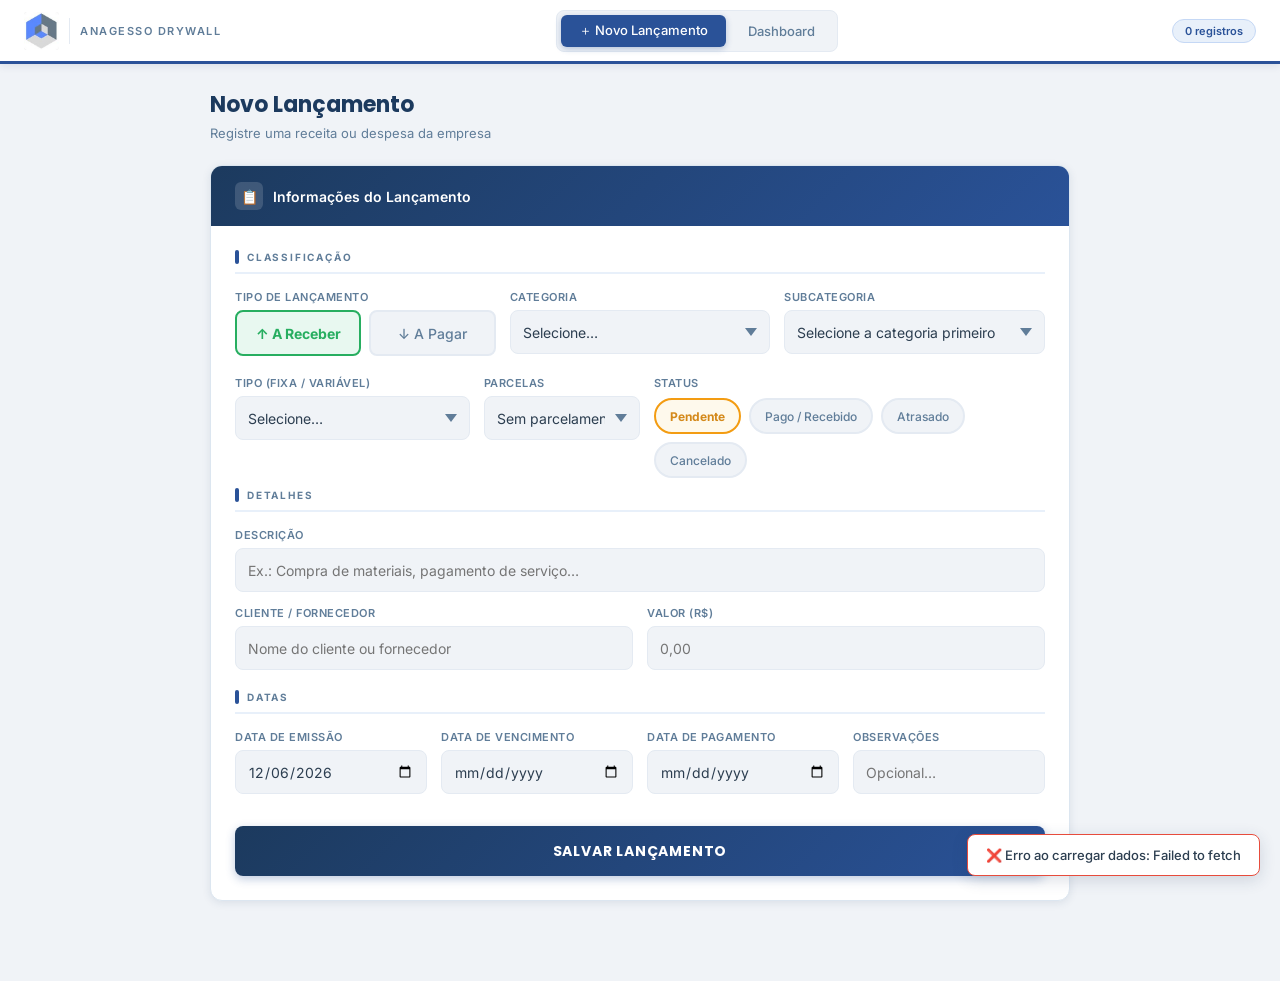
==== commit e5bbb177: "Financeiro: integração completa com backend Google Sheets - Api embutida no financeiro.html (auto-su" ====
--- a/financeiro.html
+++ b/financeiro.html
@@ -179,6 +179,15 @@
 .st-sel.s-cancelado{background-color:var(--gb2);border-color:var(--gl);color:var(--gm)}
 .btn-del{background:none;border:1.5px solid var(--gb2);color:var(--st);padding:4px 10px;border-radius:6px;font-size:11px;cursor:pointer;transition:all .18s;font-family:'Inter',sans-serif}
 .btn-del:hover{border-color:var(--rdb);color:var(--rd);background:var(--rdl)}
+.btn-edit{background:none;border:1.5px solid var(--gb2);color:var(--bm);padding:4px 10px;border-radius:6px;font-size:11px;cursor:pointer;transition:all .18s;font-family:'Inter',sans-serif;margin-right:4px}
+.btn-edit:hover{border-color:var(--bm);background:var(--bp)}
+.form-editing .card-topo{background:linear-gradient(135deg,#1a5c3a,#27ae60)!important}
+.form-editing .btn-salvar{background:linear-gradient(135deg,#1a5c3a,#27ae60)!important}
+/* LOADING OVERLAY */
+#fin-loading{display:none;position:fixed;inset:0;background:rgba(240,243,247,.82);z-index:9998;align-items:center;justify-content:center;flex-direction:column;gap:14px;backdrop-filter:blur(2px)}
+.fin-spin{width:40px;height:40px;border:4px solid var(--bp2);border-top-color:var(--bm);border-radius:50%;animation:finspin .7s linear infinite}
+@keyframes finspin{to{transform:rotate(360deg)}}
+.fin-load-txt{font-size:13px;font-weight:600;color:var(--bm);letter-spacing:.3px}
 .vazio{padding:50px 20px;text-align:center}
 .vazio-ico{font-size:38px;margin-bottom:10px;opacity:.4}
 .vazio-txt{font-size:14px;font-weight:600;color:var(--gm);margin-bottom:4px}
@@ -272,13 +281,14 @@
 <div id="pagina-form" class="pagina ativa">
   <div class="pg-form">
     <div class="pg-titulo">
-      <h1>Novo Lançamento</h1>
-      <p>Registre uma receita ou despesa da empresa</p>
+      <h1 id="form-titulo">Novo Lançamento</h1>
+      <p id="form-subtitulo">Registre uma receita ou despesa da empresa</p>
     </div>
-    <div class="card">
-      <div class="card-topo"><div class="card-ico">📋</div><h2>Informações do Lançamento</h2></div>
+    <div class="card" id="form-card">
+      <div class="card-topo"><div class="card-ico" id="form-ico">📋</div><h2 id="form-card-titulo">Informações do Lançamento</h2></div>
       <div class="card-corpo">
 
+        <input type="hidden" id="f-id" value="">
         <div class="secao">Classificação</div>
         <div class="grade g3" style="margin-bottom:20px">
           <div class="campo">
@@ -365,7 +375,8 @@
           </div>
         </div>
 
-        <button type="button" class="btn-salvar" onclick="salvar()">SALVAR LANÇAMENTO</button>
+        <button type="button" class="btn-salvar" id="btn-salvar" onclick="salvar()">SALVAR LANÇAMENTO</button>
+        <button type="button" id="btn-cancelar-edicao" style="display:none;width:100%;margin-top:8px;padding:11px;background:var(--gb);border:1.5px solid var(--gb2);border-radius:var(--r);font-family:Inter,sans-serif;font-size:13px;font-weight:600;color:var(--st);cursor:pointer" onclick="cancelarEdicao()">✕ Cancelar edição</button>
       </div>
     </div>
   </div>
@@ -430,30 +441,81 @@
   <button class="nav-mobile-btn"       id="nmb-dash" onclick="irPara('dash')"><span class="icone">📊</span><span>Dashboard</span></button>
 </nav>
 
+<div id="fin-loading"><div class="fin-spin"></div><span class="fin-load-txt">Carregando…</span></div>
 <div class="toast" id="toast"></div>
 
 <script>
-const KEY='anagesso_erp_v3';
-function carregar(){try{return JSON.parse(localStorage.getItem(KEY))||[];}catch{return [];}}
-function salvarDados(d){localStorage.setItem(KEY,JSON.stringify(d));atualizarContador();}
-function atualizarContador(){const n=carregar().length;document.getElementById('totalCount').textContent=n+' registro'+(n!==1?'s':'');}
-
-function irPara(p){
-  document.querySelectorAll('.pagina').forEach(x=>x.classList.remove('ativa'));
-  document.getElementById('pagina-'+p).classList.add('ativa');
-  ['nb-form','nb-dash','mm-form','mm-dash','nmb-form','nmb-dash'].forEach(id=>{
-    const el=document.getElementById(id);
-    if(el) el.classList.toggle('ativo',(id.endsWith('form')&&p==='form')||(id.endsWith('dash')&&p==='dash'));
+// ── API auto-contida (não depende do frame pai) ───────────────
+const API_URL = 'https://script.google.com/macros/s/AKfycbwmNSDkQNru0hnSLIb24AhMnovlBxzY7OBEMk-26sYVmq9pmGwSwTct3ieXnMUpzp4O4w/exec';
+
+const Api = {
+  async call(action, params = {}) {
+    const url = new URL(API_URL);
+    url.searchParams.set('action', action);
+    Object.entries(params).forEach(([k, v]) => url.searchParams.set(k, typeof v === 'object' ? JSON.stringify(v) : v));
+    const res = await fetch(url.toString());
+    if (!res.ok) throw new Error('HTTP ' + res.status);
+    const json = await res.json();
+    if (json.error) throw new Error(json.error);
+    return json.data;
+  },
+  async post(action, body = {}) {
+    const res = await fetch(API_URL, {
+      method: 'POST',
+      headers: { 'Content-Type': 'text/plain' },
+      body: JSON.stringify({ action, ...body }),
+    });
+    if (!res.ok) throw new Error('HTTP ' + res.status);
+    const json = await res.json();
+    if (json.error) throw new Error(json.error);
+    return json.data;
+  },
+  getFinanceiro:    (filtros = {}) => Api.call('getFinanceiro', filtros),
+  saveFinanceiro:   (data)         => Api.post('saveFinanceiro', data),
+  deleteFinanceiro: (id)           => Api.post('deleteFinanceiro', { id }),
+};
+
+// ── Cache local ───────────────────────────────────────────────
+let _cache = [];
+
+// ── Loading ───────────────────────────────────────────────────
+function showLoad(v){ document.getElementById('fin-loading').style.display = v ? 'flex' : 'none'; }
+
+// ── Contador ──────────────────────────────────────────────────
+function atualizarContador(dados){
+  const n = (dados || _cache).length;
+  document.getElementById('totalCount').textContent = n + ' registro' + (n !== 1 ? 's' : '');
+}
+
+// ── Navegação ─────────────────────────────────────────────────
+async function irPara(p) {
+  document.querySelectorAll('.pagina').forEach(x => x.classList.remove('ativa'));
+  document.getElementById('pagina-' + p).classList.add('ativa');
+  ['nb-form','nb-dash','mm-form','mm-dash','nmb-form','nmb-dash'].forEach(id => {
+    const el = document.getElementById(id);
+    if (el) el.classList.toggle('ativo',
+      (id.endsWith('form') && p === 'form') || (id.endsWith('dash') && p === 'dash'));
   });
-  if(p==='dash'){autoStatus();renderDash();}
   fecharMenu();
-  window.scrollTo(0,0);
-}
-function toggleMenu(){
-  const m=document.getElementById('mobileMenu'),o=document.getElementById('menuOverlay');
-  if(m.classList.contains('aberto')){fecharMenu();}else{m.classList.add('aberto');o.classList.add('aberto');}
-}
-function fecharMenu(){
+  window.scrollTo(0, 0);
+  if (p === 'dash') {
+    showLoad(true);
+    try {
+      _cache = await Api.getFinanceiro();
+      autoStatus();
+      renderDash();
+    } catch(e) {
+      toast('❌ Erro ao carregar: ' + e.message, true);
+    } finally {
+      showLoad(false);
+    }
+  }
+}
+function toggleMenu() {
+  const m = document.getElementById('mobileMenu'), o = document.getElementById('menuOverlay');
+  m.classList.contains('aberto') ? fecharMenu() : (m.classList.add('aberto'), o.classList.add('aberto'));
+}
+function fecharMenu() {
   document.getElementById('mobileMenu').classList.remove('aberto');
   document.getElementById('menuOverlay').classList.remove('aberto');
 }
@@ -503,7 +565,8 @@
   document.getElementById('f-status').value=btn.dataset.v;
 }
 
-function salvar(){
+async function salvar(){
+  const editId  =document.getElementById('f-id').value;
   const tipo    =document.getElementById('f-tipo').value;
   const cat     =document.getElementById('f-cat').value;
   const sub     =document.getElementById('f-sub').value;
@@ -524,18 +587,77 @@
   if(!valor||valor<=0) return toast('⚠️ Informe um valor válido.',true);
   if(!emissao)         return toast('⚠️ Informe a data de emissão.',true);
 
-  const dados=carregar();
-  for(let i=0;i<parcN;i++){
-    dados.unshift({id:Date.now()+i,tipo,cat,sub,tipod,desc,parceiro,valor,status,obs,emissao,pag,
-      venc:venc?addMeses(venc,i):'',parcela:parcN>1?`${i+1}/${parcN}`:''});
+  const btn=document.getElementById('btn-salvar');
+  btn.disabled=true; btn.textContent='Salvando…';
+
+  try {
+    if(editId){
+      await Api.saveFinanceiro({id:editId,tipo,cat,sub,tipod,desc,parceiro,valor,status,obs,emissao,venc,pag,parcela:''});
+      toast('✅ Lançamento atualizado com sucesso!');
+    } else {
+      for(let i=0;i<parcN;i++){
+        await Api.saveFinanceiro({tipo,cat,sub,tipod,desc,parceiro,valor,status,obs,emissao,pag,
+          venc:venc?addMeses(venc,i):'',parcela:parcN>1?`${i+1}/${parcN}`:''});
+      }
+      toast('✅ '+(parcN>1?parcN+' lançamentos salvos!':'Lançamento salvo com sucesso!'));
+    }
+    resetForm();
+    irPara('dash');
+  } catch(e) {
+    toast('❌ Erro ao salvar: '+e.message, true);
+  } finally {
+    btn.disabled=false;
+    btn.textContent=editId?'SALVAR ALTERAÇÕES':'SALVAR LANÇAMENTO';
   }
-  salvarDados(dados);
-  toast('✅ '+(parcN>1?parcN+' lançamentos salvos!':'Lançamento salvo com sucesso!'));
+}
+
+function editar(id){
+  const item=_cache.find(x=>String(x.id)===String(id));
+  if(!item)return;
+
+  // Preenche campos
+  document.getElementById('f-id').value=item.id;
+  setTipo(item.tipo||'receber');
+  document.getElementById('f-cat').value=item.cat||'';
+  atualizarSub();
+  document.getElementById('f-sub').value=item.sub||'';
+  document.getElementById('f-tipod').value=item.tipod||'';
+  document.getElementById('f-parc').value=1;
+  document.getElementById('parc-preview').style.display='none';
+  document.getElementById('f-desc').value=item.desc||'';
+  document.getElementById('f-parc-nome').value=item.parceiro||'';
+  document.getElementById('f-valor').value=item.valor||'';
+  document.getElementById('f-emissao').value=item.emissao||'';
+  document.getElementById('f-venc').value=item.venc||'';
+  document.getElementById('f-pag').value=item.pag||'';
+  document.getElementById('f-obs').value=item.obs||'';
+
+  // Status pills
+  document.querySelectorAll('.pill').forEach(p=>p.classList.remove('ativo'));
+  const pill=document.querySelector(`.pill[data-v="${item.status}"]`);
+  if(pill)pill.classList.add('ativo');
+  document.getElementById('f-status').value=item.status||'pendente';
+
+  // Atualiza visual do formulário para modo edição
+  document.getElementById('form-titulo').textContent='Editar Lançamento';
+  document.getElementById('form-subtitulo').textContent='Altere os dados e clique em Salvar';
+  document.getElementById('form-ico').textContent='✏️';
+  document.getElementById('form-card-titulo').textContent='Editando Lançamento';
+  document.getElementById('form-card').classList.add('form-editing');
+  document.getElementById('btn-salvar').textContent='SALVAR ALTERAÇÕES';
+  document.getElementById('btn-cancelar-edicao').style.display='block';
+
+  irPara('form');
+  window.scrollTo(0,0);
+}
+
+function cancelarEdicao(){
   resetForm();
+  irPara('dash');
 }
 
 function resetForm(){
-  ['f-desc','f-parc-nome','f-valor','f-emissao','f-venc','f-pag','f-obs'].forEach(id=>document.getElementById(id).value='');
+  ['f-id','f-desc','f-parc-nome','f-valor','f-emissao','f-venc','f-pag','f-obs'].forEach(id=>document.getElementById(id).value='');
   document.getElementById('f-tipod').value='';
   document.getElementById('f-parc').value='1';
   document.getElementById('parc-preview').style.display='none';
@@ -545,17 +667,24 @@
   if(pp)pp.classList.add('ativo');
   document.getElementById('f-status').value='pendente';
   document.getElementById('f-emissao').value=hoje();
+  // Restaura visual do formulário para modo criação
+  document.getElementById('form-titulo').textContent='Novo Lançamento';
+  document.getElementById('form-subtitulo').textContent='Registre uma receita ou despesa da empresa';
+  document.getElementById('form-ico').textContent='📋';
+  document.getElementById('form-card-titulo').textContent='Informações do Lançamento';
+  document.getElementById('form-card').classList.remove('form-editing');
+  document.getElementById('btn-salvar').textContent='SALVAR LANÇAMENTO';
+  document.getElementById('btn-cancelar-edicao').style.display='none';
 }
 
 function autoStatus(){
-  const dados=carregar();const now=new Date();now.setHours(0,0,0,0);let ch=false;
-  dados.forEach(x=>{
+  const now=new Date();now.setHours(0,0,0,0);
+  _cache.forEach(x=>{
     if(!x.venc||['pago','cancelado'].includes(x.status))return;
     const dv=new Date(x.venc+'T00:00:00');
-    if(dv<now&&x.status!=='atrasado'){x.status='atrasado';ch=true;}
-    else if(dv>=now&&x.status==='atrasado'){x.status='pendente';ch=true;}
+    const ns=dv<now?'atrasado':'pendente';
+    if(ns!==x.status){x.status=ns;Api.saveFinanceiro({...x}).catch(()=>{});}
   });
-  if(ch)salvarDados(dados);
 }
 
 function hoje(){return new Date().toISOString().split('T')[0];}
@@ -570,7 +699,7 @@
 }
 
 function renderDash(){
-  const dados=carregar();
+  const dados=_cache;
   renderAlertas(dados);
   const rec=dados.filter(x=>x.tipo==='receber'),pag=dados.filter(x=>x.tipo==='pagar');
   const pend=dados.filter(x=>['pendente','atrasado'].includes(x.status));
@@ -650,7 +779,7 @@
   const fS=document.getElementById('fil-status')?.value||'';
   const fP=document.getElementById('fil-per')?.value||'';
   const now=new Date();now.setHours(0,0,0,0);
-  let dados=carregar();
+  let dados=_cache.slice();
   if(fT)dados=dados.filter(x=>x.tipo===fT);
   if(fC)dados=dados.filter(x=>x.cat===fC);
   if(fS)dados=dados.filter(x=>x.status===fS);
@@ -666,15 +795,38 @@
   const stOpts=[['pendente','Pendente'],['pago','Pago/Recebido'],['atrasado','Atrasado'],['cancelado','Cancelado']];
   wrap.innerHTML=`<table><thead><tr><th>Tipo</th><th>Descrição</th><th>Parceiro</th><th>Subcategoria</th><th>Tipo Desp.</th><th>Parcela</th><th>Emissão</th><th>Vencimento</th><th>Pagamento</th><th>Valor</th><th>Status</th><th></th></tr></thead><tbody>${dados.map(x=>{
     const av=x.venc&&new Date(x.venc+'T00:00:00')<now&&!['pago','cancelado'].includes(x.status);
-    return`<tr><td><span class="badge b-${x.tipo}">${x.tipo==='receber'?'↑ Receber':'↓ Pagar'}</span></td><td class="td-desc" title="${x.desc||''}">${x.desc||'—'}</td><td>${x.parceiro||'—'}</td><td style="font-size:11px;color:var(--st)">${x.sub||'—'}</td><td>${x.tipod?`<span class="badge b-${x.tipod}">${x.tipod}</span>`:'—'}</td><td style="font-size:11px">${x.parcela||'—'}</td><td>${fmtD(x.emissao)}</td><td style="color:${av?'var(--rd)':'inherit'};font-weight:${av?600:400}">${fmtD(x.venc)}</td><td>${fmtD(x.pag)}</td><td class="${x.tipo==='receber'?'td-gr':'td-rd'}">${fmtR(x.valor)}</td><td><select class="st-sel s-${x.status}" onchange="mudarStatus(${x.id},this.value)">${stOpts.map(([v,l])=>`<option value="${v}"${v===x.status?' selected':''}>${l}</option>`).join('')}</select></td><td><button class="btn-del" onclick="excluir(${x.id})">✕</button></td></tr>`;
+    return`<tr><td><span class="badge b-${x.tipo}">${x.tipo==='receber'?'↑ Receber':'↓ Pagar'}</span></td><td class="td-desc" title="${x.desc||''}">${x.desc||'—'}</td><td>${x.parceiro||'—'}</td><td style="font-size:11px;color:var(--st)">${x.sub||'—'}</td><td>${x.tipod?`<span class="badge b-${x.tipod}">${x.tipod}</span>`:'—'}</td><td style="font-size:11px">${x.parcela||'—'}</td><td>${fmtD(x.emissao)}</td><td style="color:${av?'var(--rd)':'inherit'};font-weight:${av?600:400}">${fmtD(x.venc)}</td><td>${fmtD(x.pag)}</td><td class="${x.tipo==='receber'?'td-gr':'td-rd'}">${fmtR(x.valor)}</td><td><select class="st-sel s-${x.status}" onchange="mudarStatus(${x.id},this.value)">${stOpts.map(([v,l])=>`<option value="${v}"${v===x.status?' selected':''}>${l}</option>`).join('')}</select></td><td style="white-space:nowrap"><button class="btn-edit" onclick="editar(${x.id})" title="Editar">✎</button><button class="btn-del" onclick="excluir(${x.id})" title="Excluir">✕</button></td></tr>`;
   }).join('')}</tbody></table>`;
 }
 
-function mudarStatus(id,novo){const dados=carregar(),item=dados.find(x=>x.id===id);if(item){item.status=novo;salvarDados(dados);renderDash();}}
-function excluir(id){if(!confirm('Remover este lançamento?'))return;salvarDados(carregar().filter(x=>x.id!==id));renderDash();toast('Lançamento removido.');}
-
-atualizarContador();autoStatus();
+async function mudarStatus(id,novo){
+  const item=_cache.find(x=>String(x.id)===String(id));
+  if(!item)return;
+  const prev=item.status;
+  item.status=novo;
+  renderDash();
+  try{ await Api.saveFinanceiro({...item}); }
+  catch(e){ item.status=prev; renderDash(); toast('❌ Erro: '+e.message,true); }
+}
+
+async function excluir(id){
+  if(!confirm('Remover este lançamento?'))return;
+  try{
+    await Api.deleteFinanceiro(id);
+    _cache=_cache.filter(x=>String(x.id)!==String(id));
+    atualizarContador();
+    renderDash();
+    toast('Lançamento removido.');
+  } catch(e){ toast('❌ Erro ao remover: '+e.message,true); }
+}
+
 document.getElementById('f-emissao').value=hoje();
+(async()=>{
+  showLoad(true);
+  try{ _cache=await Api.getFinanceiro(); autoStatus(); atualizarContador(); }
+  catch(e){ toast('❌ Erro ao carregar dados: '+e.message,true); }
+  finally{ showLoad(false); }
+})();
 </script>
 </body>
 </html>
